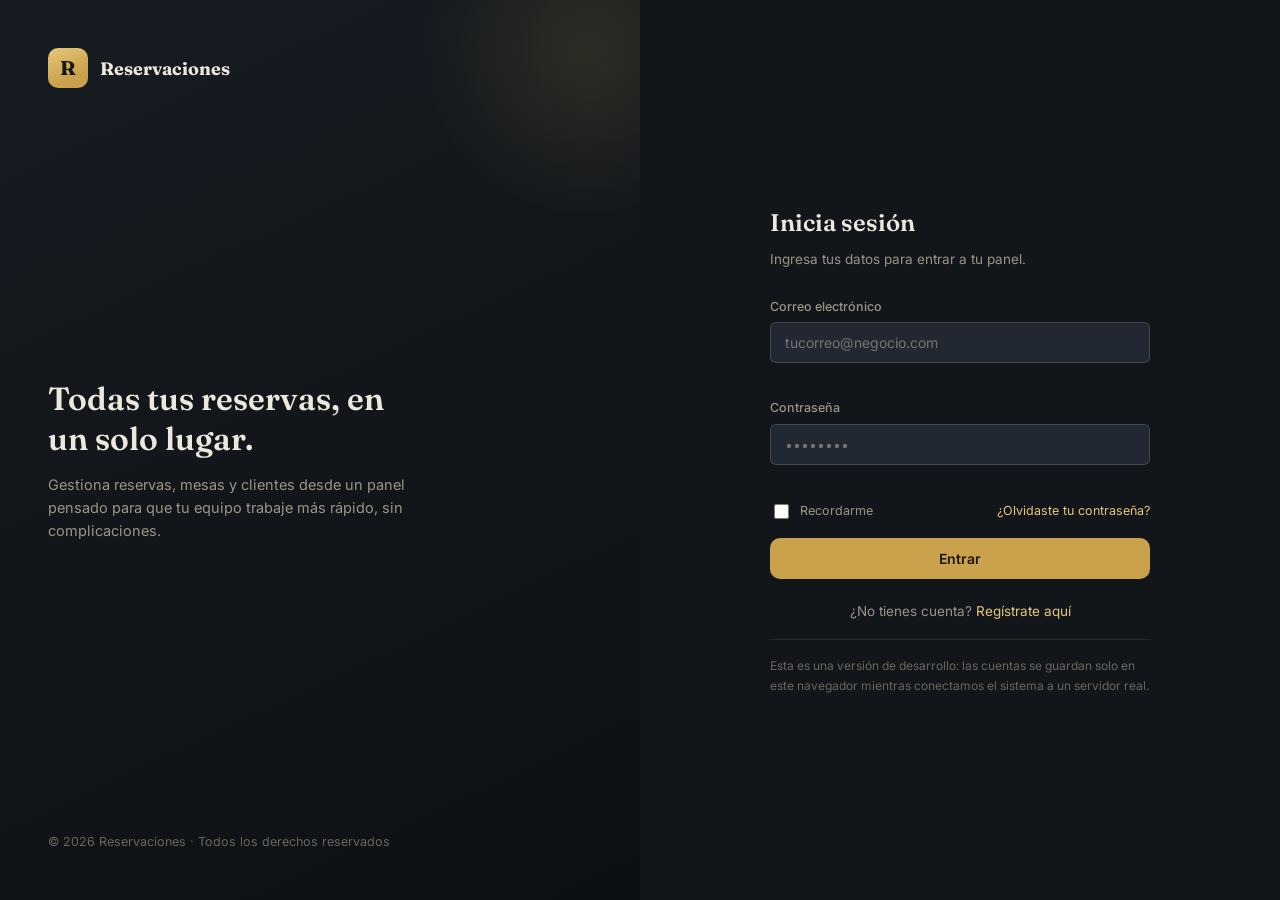
==== dashboard.html @ 466c9a40 "Proyecto inicial: login, registro, recuperar contraseña" ====
<!DOCTYPE html>
<html lang="es">
<head>
<meta charset="UTF-8">
<meta name="viewport" content="width=device-width, initial-scale=1.0">
<title>Panel · Reservaciones</title>
<link rel="icon" type="image/svg+xml" href="/favicon.svg">
<link rel="preconnect" href="https://fonts.googleapis.com">
<link rel="preconnect" href="https://fonts.gstatic.com" crossorigin>
<link href="https://fonts.googleapis.com/css2?family=Fraunces:opsz,wght@9..144,500;9..144,600;9..144,700&family=Inter:wght@400;500;600;700&display=swap" rel="stylesheet">
<link rel="stylesheet" href="/src/style.css">
</head>
<body>

<div class="placeholder-shell">
  <div>
    <h1 id="welcomeMsg">Bienvenido/a 👋</h1>
    <p>El dashboard real todavía no está aquí — este es solo un punto de prueba para confirmar que el login funciona y que la sesión te dejó pasar.</p>
    <button class="btn-primary" id="logoutBtn">Cerrar sesión</button>
  </div>
</div>

<script type="module" src="/src/dashboard.js"></script>
</body>
</html>
---- src/style.css ----
/* ============ TOKENS (mismo lenguaje visual del dashboard) ============ */
:root{
  --bg: #12161B;
  --bg-elevated: #1A2027;
  --bg-elevated-2: #212832;
  --border: rgba(237,232,221,0.09);
  --border-strong: rgba(237,232,221,0.16);

  --accent: #C9A24B;
  --accent-soft: #E4C778;
  --accent-wash: rgba(201,162,75,0.14);

  --text: #EDE8DD;
  --text-muted: #9C9585;
  --text-faint: #6B665C;

  --danger: #B8544A;
  --danger-wash: rgba(184,84,74,0.14);
  --success: #6E9B7C;
  --success-wash: rgba(110,155,124,0.14);

  --radius-sm: 6px;
  --radius-md: 10px;
  --radius-lg: 16px;

  --font-display: "Fraunces", Georgia, serif;
  --font-body: "Inter", -apple-system, sans-serif;
}

*{ box-sizing: border-box; }
html,body{ height:100%; margin:0; }
body{
  background: var(--bg);
  color: var(--text);
  font-family: var(--font-body);
  font-size: 15px;
  line-height: 1.5;
  -webkit-font-smoothing: antialiased;
}
h1,h2,h3{ font-family: var(--font-display); font-weight:600; margin:0; }
p{ margin:0; }
a{ color: var(--accent-soft); text-decoration: none; }
a:hover{ text-decoration: underline; }
button{ font-family: inherit; cursor:pointer; }
input{ font-family: inherit; }

:focus-visible{ outline: 2px solid var(--accent-soft); outline-offset: 2px; }

/* ============ LAYOUT DE AUTENTICACIÓN (panel dividido) ============ */
.auth-shell{
  min-height: 100vh;
  display:grid;
  grid-template-columns: 1fr 1fr;
}

.auth-brand{
  background: linear-gradient(155deg, #171C22, #0D1013);
  padding: 48px;
  display:flex;
  flex-direction:column;
  justify-content: space-between;
  position: relative;
  overflow:hidden;
}
.auth-brand::after{
  content:"";
  position:absolute; right:-120px; top:-120px;
  width:340px; height:340px; border-radius:50%;
  background: radial-gradient(circle, var(--accent-wash), transparent 70%);
}
.auth-brand-mark{
  display:flex; align-items:center; gap:12px;
}
.auth-brand-mark .mark{
  width:40px; height:40px; border-radius:10px;
  background: linear-gradient(155deg, var(--accent-soft), var(--accent) 70%);
  color:#1B160C; font-family: var(--font-display); font-weight:700; font-size:20px;
  display:flex; align-items:center; justify-content:center;
}
.auth-brand-mark strong{ font-family: var(--font-display); font-size:18px; }

.auth-brand-copy{ max-width: 380px; position:relative; }
.auth-brand-copy h1{ font-size: 32px; line-height:1.25; margin-bottom:14px; }
.auth-brand-copy p{ color: var(--text-muted); font-size:14.5px; line-height:1.6; }

.auth-brand-foot{ color: var(--text-faint); font-size:12.5px; position:relative; }

/* ============ PANEL DEL FORMULARIO ============ */
.auth-form-panel{
  display:flex; align-items:center; justify-content:center;
  padding: 40px 32px;
}
.auth-card{ width:100%; max-width: 380px; }
.auth-card-head{ margin-bottom: 28px; }
.auth-card-head h2{ font-size:24px; margin-bottom:8px; }
.auth-card-head p{ color: var(--text-muted); font-size:13.5px; }

.auth-form{ display:flex; flex-direction:column; gap:16px; }
.field{ display:flex; flex-direction:column; gap:6px; }
.field label{ font-size:12.5px; color: var(--text-muted); font-weight:500; }
.field input{
  background: var(--bg-elevated-2);
  border: 1px solid var(--border-strong);
  border-radius: var(--radius-sm);
  padding: 11px 14px;
  color: var(--text);
  font-size: 14px;
  outline:none;
  width: 100%;
  transition: border-color .15s ease;
}
.field input:focus{ border-color: var(--accent); }
.field input.invalid{ border-color: var(--danger); }
.field-error{ font-size:12px; color: var(--danger); min-height:14px; }

.field-row-between{ display:flex; align-items:center; justify-content:space-between; font-size:12.5px; }
.checkbox-row{ display:flex; align-items:center; gap:8px; color: var(--text-muted); }
.checkbox-row input{ width:15px; height:15px; accent-color: var(--accent); }

.btn-primary{
  background: var(--accent);
  color: #1B160C;
  border:none;
  padding: 12px 18px;
  border-radius: var(--radius-md);
  font-weight:600; font-size:14px;
  transition: background-color .15s ease, transform .1s ease, opacity .15s ease;
}
.btn-primary:hover{ background: var(--accent-soft); }
.btn-primary:active{ transform: scale(0.98); }
.btn-primary:disabled{ opacity:.6; cursor:not-allowed; transform:none; }

.auth-alt{ margin-top: 22px; text-align:center; font-size:13.5px; color: var(--text-muted); }

.banner{
  display:flex; align-items:center; gap:10px;
  padding: 11px 14px; border-radius: var(--radius-sm);
  font-size: 13px; margin-bottom: 18px;
}
.banner-error{ background: var(--danger-wash); color: #E4A79E; }
.banner-success{ background: var(--success-wash); color: #A9CBB4; }
.banner[hidden]{ display:none; }

.divider-hint{
  margin-top: 18px; padding-top:16px; border-top: 1px solid var(--border);
  font-size: 12px; color: var(--text-faint); line-height:1.6;
}

/* ============ PLACEHOLDER DEL DASHBOARD (temporal) ============ */
.placeholder-shell{
  min-height:100vh; display:flex; align-items:center; justify-content:center;
  text-align:center; padding: 40px;
}
.placeholder-shell h1{ font-size:26px; margin-bottom:10px; }
.placeholder-shell p{ color: var(--text-muted); margin-bottom:20px; }

/* ============ RESPONSIVE ============ */
@media (max-width: 860px){
  .auth-shell{ grid-template-columns: 1fr; }
  .auth-brand{ display:none; }
  .auth-form-panel{ padding: 60px 20px; }
}
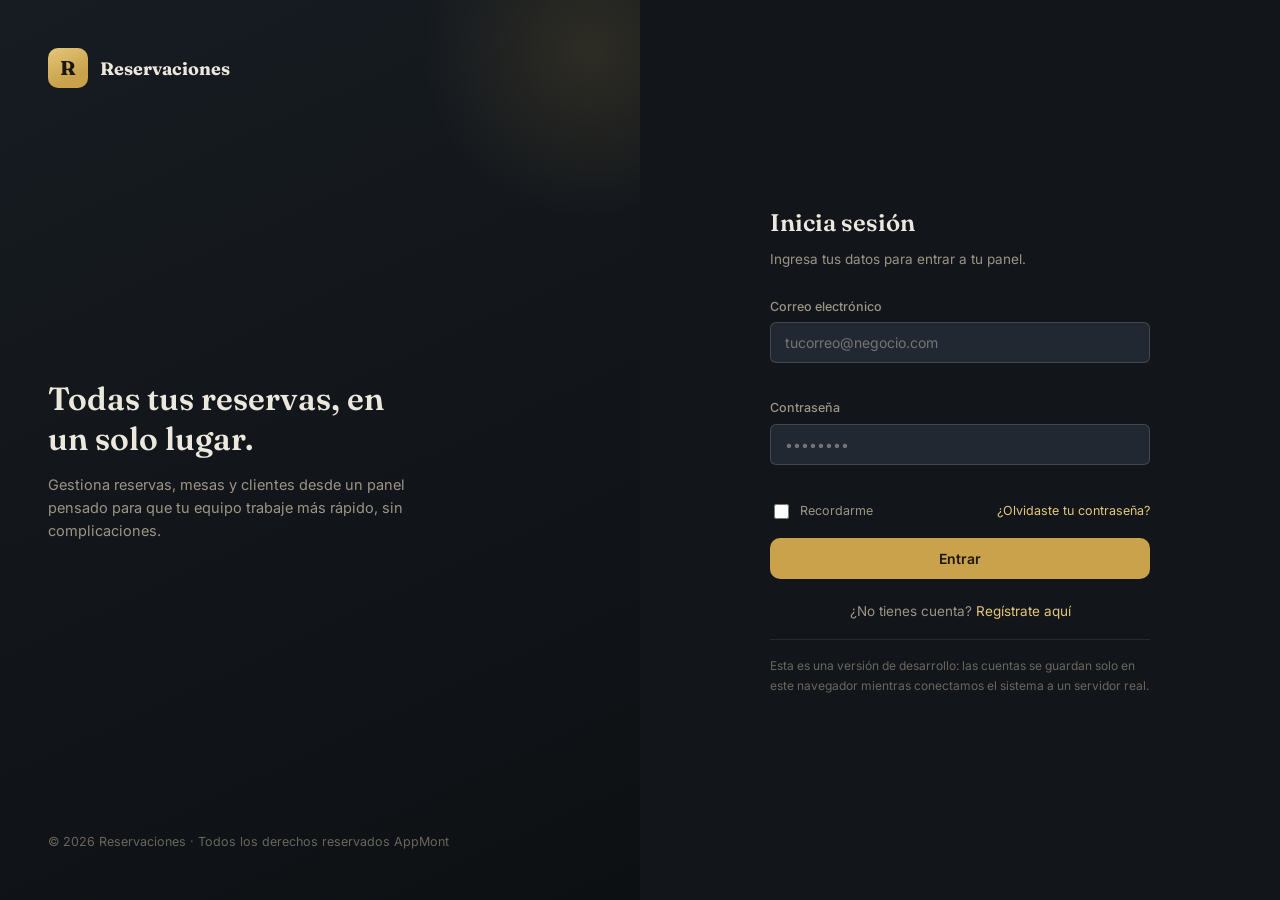
==== commit f17b49c1: "Pregunta" ====
--- a/dashboard.html
+++ b/dashboard.html
@@ -14,7 +14,7 @@
 
 <div class="placeholder-shell">
   <div>
-    <h1 id="welcomeMsg">Bienvenido/a 👋</h1>
+    <h1 id="welcomeMsg">Bienvenido/a ¿Como estas?</h1>
     <p>El dashboard real todavía no está aquí — este es solo un punto de prueba para confirmar que el login funciona y que la sesión te dejó pasar.</p>
     <button class="btn-primary" id="logoutBtn">Cerrar sesión</button>
   </div>
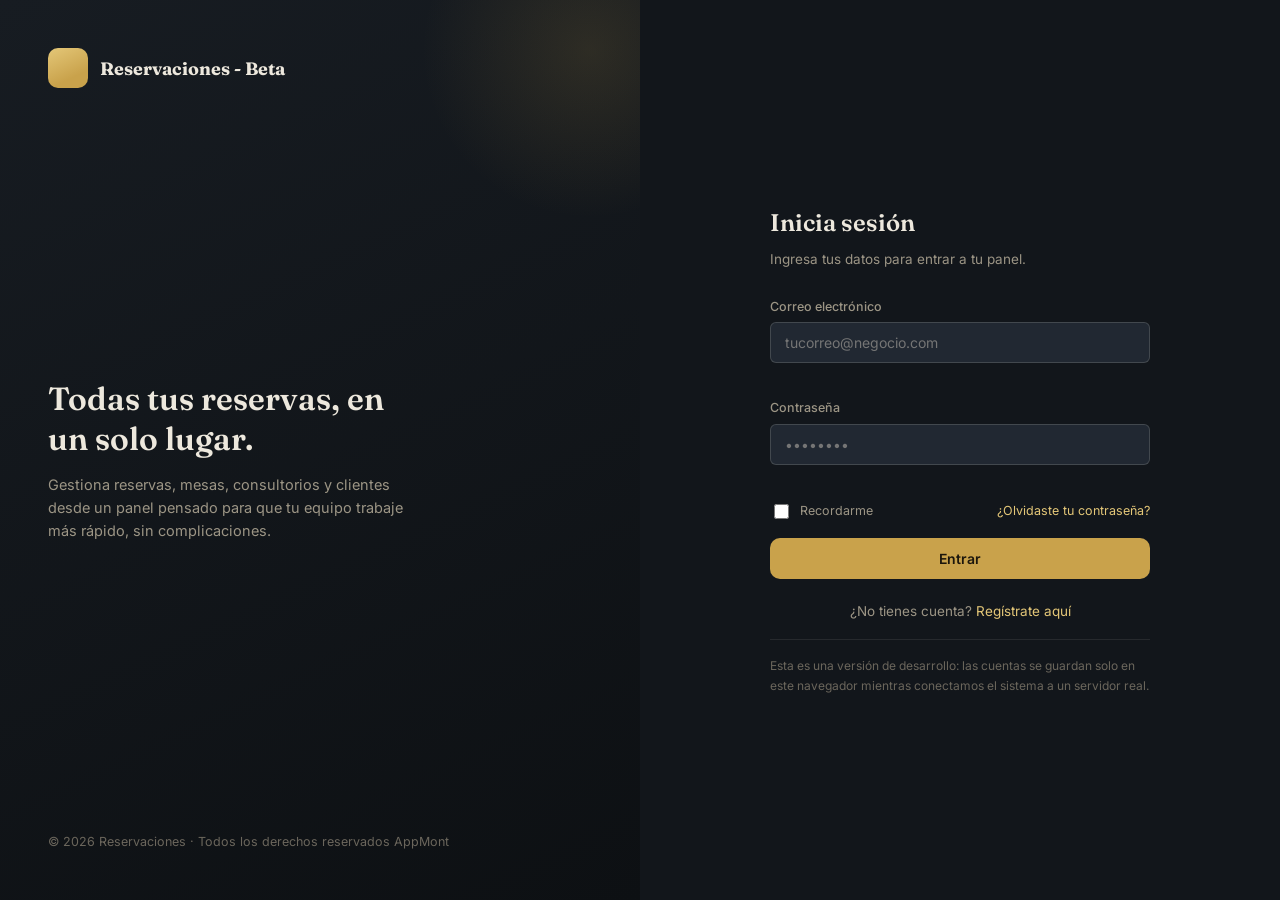
==== commit d004f985: "Version 1" ====
--- a/dashboard.html
+++ b/dashboard.html
@@ -8,18 +8,21 @@
 <link rel="preconnect" href="https://fonts.googleapis.com">
 <link rel="preconnect" href="https://fonts.gstatic.com" crossorigin>
 <link href="https://fonts.googleapis.com/css2?family=Fraunces:opsz,wght@9..144,500;9..144,600;9..144,700&family=Inter:wght@400;500;600;700&display=swap" rel="stylesheet">
-<link rel="stylesheet" href="/src/style.css">
+<link rel="stylesheet" href="src/style.css">
 </head>
 <body>
 
 <div class="placeholder-shell">
   <div>
-    <h1 id="welcomeMsg">Bienvenido/a ¿Como estas?</h1>
-    <p>El dashboard real todavía no está aquí — este es solo un punto de prueba para confirmar que el login funciona y que la sesión te dejó pasar.</p>
+    <h1 id="welcomeMsg">Bienvenido/a </h1>
+    <p>El dashboard777 real todavía no está aquí — este es solo un punto de prueba para confirmar que el login funciona y que la sesión te dejó pasar.</p>
     <button class="btn-primary" id="logoutBtn">Cerrar sesión</button>
   </div>
 </div>
 
-<script type="module" src="/src/dashboard.js"></script>
+<script type="module" src="src/dashboard.js"></script>
 </body>
 </html>
+<!-- Poner modales de bienvenida -->
+<!-- Personalizar tu pagina, con logo de tu empresa, colores y tipografía. -->
+<!-- con nombre de la empresa que lo usara -->
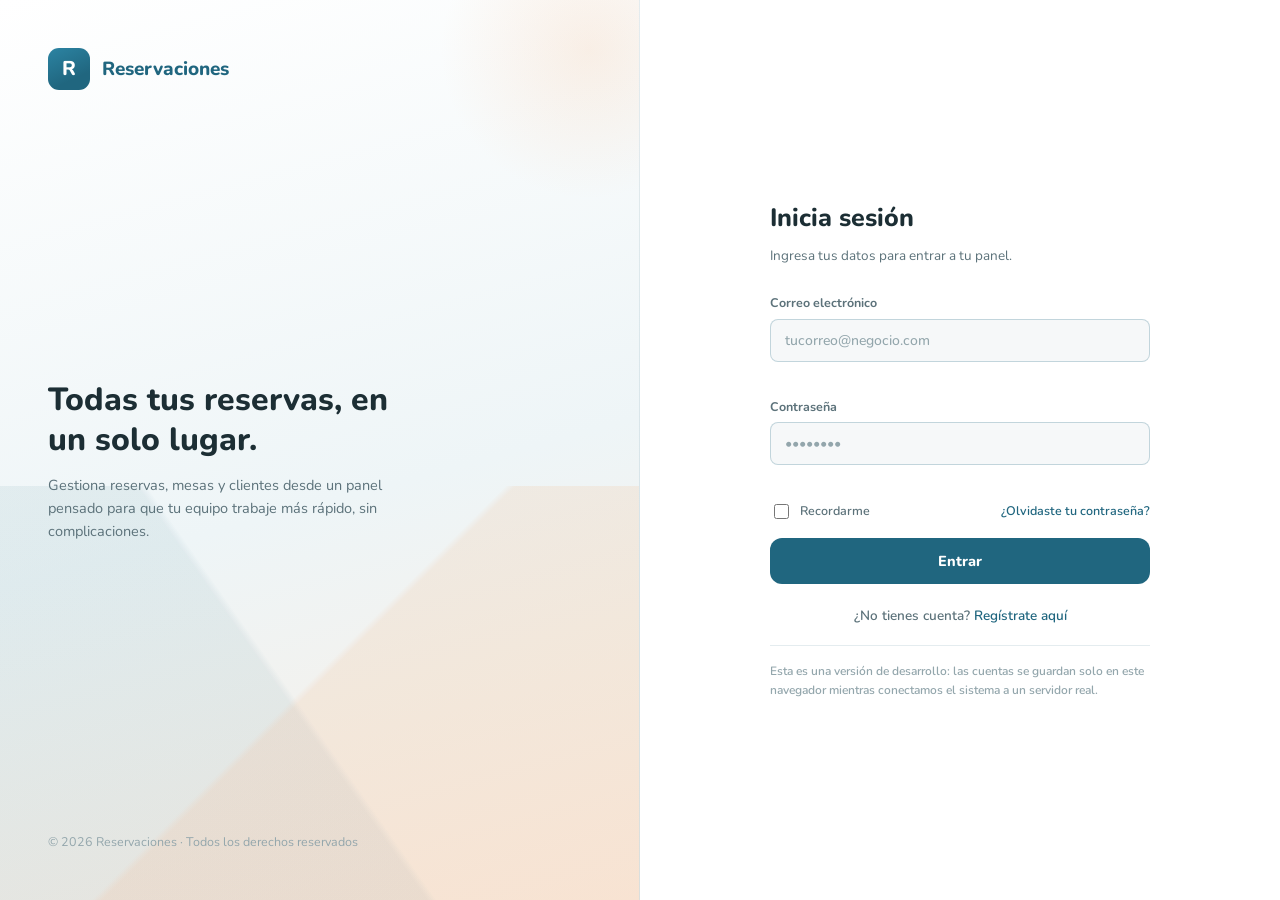
==== commit 6bbea3fd: "Cambio de colores y tipografia" ====
--- a/dashboard.html
+++ b/dashboard.html
@@ -4,18 +4,18 @@
 <meta charset="UTF-8">
 <meta name="viewport" content="width=device-width, initial-scale=1.0">
 <title>Panel · Reservaciones</title>
-<link rel="icon" type="image/svg+xml" href="/favicon.svg">
+<link rel="icon" type="image/svg+xml" href="favicon.svg">
 <link rel="preconnect" href="https://fonts.googleapis.com">
 <link rel="preconnect" href="https://fonts.gstatic.com" crossorigin>
-<link href="https://fonts.googleapis.com/css2?family=Fraunces:opsz,wght@9..144,500;9..144,600;9..144,700&family=Inter:wght@400;500;600;700&display=swap" rel="stylesheet">
+<link href="https://fonts.googleapis.com/css2?family=Nunito:wght@400;500;600;700;800&display=swap" rel="stylesheet">
 <link rel="stylesheet" href="src/style.css">
 </head>
 <body>
 
 <div class="placeholder-shell">
   <div>
-    <h1 id="welcomeMsg">Bienvenido/a </h1>
-    <p>El dashboard777 real todavía no está aquí — este es solo un punto de prueba para confirmar que el login funciona y que la sesión te dejó pasar.</p>
+    <h1 id="welcomeMsg">Bienvenido/a 👋</h1>
+    <p>El dashboard real todavía no está aquí — este es solo un punto de prueba para confirmar que el login funciona y que la sesión te dejó pasar.</p>
     <button class="btn-primary" id="logoutBtn">Cerrar sesión</button>
   </div>
 </div>
@@ -23,6 +23,3 @@
 <script type="module" src="src/dashboard.js"></script>
 </body>
 </html>
-<!-- Poner modales de bienvenida -->
-<!-- Personalizar tu pagina, con logo de tu empresa, colores y tipografía. -->
-<!-- con nombre de la empresa que lo usara -->
--- a/src/style.css
+++ b/src/style.css
@@ -1,30 +1,35 @@
-/* ============ TOKENS (mismo lenguaje visual del dashboard) ============ */
+/* ============ TOKENS — paleta de marca (extraída del logo) ============ */
 :root{
-  --bg: #12161B;
-  --bg-elevated: #1A2027;
-  --bg-elevated-2: #212832;
-  --border: rgba(237,232,221,0.09);
-  --border-strong: rgba(237,232,221,0.16);
+  --bg: #FFFFFF;
+  --bg-elevated: #F6F8F9;
+  --bg-elevated-2: #ECF1F3;
+  --border: rgba(32,102,127,0.12);
+  --border-strong: rgba(32,102,127,0.24);
 
-  --accent: #C9A24B;
-  --accent-soft: #E4C778;
-  --accent-wash: rgba(201,162,75,0.14);
+  /* Teal del logo: color primario — texto fuerte, botones, links */
+  --accent: #20667F;
+  --accent-soft: #2C84A3;
+  --accent-wash: rgba(32,102,127,0.08);
 
-  --text: #EDE8DD;
-  --text-muted: #9C9585;
-  --text-faint: #6B665C;
+  /* Naranja del logo: acento secundario — detalles, hover, decorativo */
+  --accent-2: #F6B480;
+  --accent-2-wash: rgba(246,180,128,0.18);
 
-  --danger: #B8544A;
-  --danger-wash: rgba(184,84,74,0.14);
-  --success: #6E9B7C;
-  --success-wash: rgba(110,155,124,0.14);
+  --text: #1C2E34;
+  --text-muted: #5C727A;
+  --text-faint: #93A6AC;
 
-  --radius-sm: 6px;
-  --radius-md: 10px;
-  --radius-lg: 16px;
+  --danger: #C1483D;
+  --danger-wash: #FBEAE8;
+  --success: #3F8F6E;
+  --success-wash: #E8F5EF;
 
-  --font-display: "Fraunces", Georgia, serif;
-  --font-body: "Inter", -apple-system, sans-serif;
+  --radius-sm: 8px;
+  --radius-md: 12px;
+  --radius-lg: 18px;
+
+  --font-display: "Nunito", -apple-system, sans-serif;
+  --font-body: "Nunito", -apple-system, sans-serif;
 }
 
 *{ box-sizing: border-box; }
@@ -37,14 +42,14 @@
   line-height: 1.5;
   -webkit-font-smoothing: antialiased;
 }
-h1,h2,h3{ font-family: var(--font-display); font-weight:600; margin:0; }
+h1,h2,h3{ font-family: var(--font-display); font-weight:800; margin:0; }
 p{ margin:0; }
-a{ color: var(--accent-soft); text-decoration: none; }
-a:hover{ text-decoration: underline; }
+a{ color: var(--accent); font-weight:600; text-decoration: none; }
+a:hover{ color: var(--accent-soft); text-decoration: underline; }
 button{ font-family: inherit; cursor:pointer; }
 input{ font-family: inherit; }
 
-:focus-visible{ outline: 2px solid var(--accent-soft); outline-offset: 2px; }
+:focus-visible{ outline: 2px solid var(--accent-2); outline-offset: 2px; }
 
 /* ============ LAYOUT DE AUTENTICACIÓN (panel dividido) ============ */
 .auth-shell{
@@ -54,96 +59,113 @@
 }
 
 .auth-brand{
-  background: linear-gradient(155deg, #171C22, #0D1013);
+  background: linear-gradient(165deg, #FFFFFF 0%, #EEF5F7 55%, #F8EDE3 100%);
   padding: 48px;
   display:flex;
   flex-direction:column;
   justify-content: space-between;
   position: relative;
   overflow:hidden;
+  border-right: 1px solid var(--border);
+}
+
+/* Silueta de montañas decorativa, en el espíritu del logo (teal + naranja cruzados) */
+.auth-brand::before{
+  content:"";
+  position:absolute; left:0; right:0; bottom:0; height:46%;
+  background:
+    linear-gradient(135deg, transparent 48%, var(--accent-2-wash) 49%, var(--accent-2-wash) 100%),
+    linear-gradient(55deg, var(--accent-wash) 0%, var(--accent-wash) 46%, transparent 47%);
+  opacity: .9;
 }
 .auth-brand::after{
   content:"";
-  position:absolute; right:-120px; top:-120px;
-  width:340px; height:340px; border-radius:50%;
-  background: radial-gradient(circle, var(--accent-wash), transparent 70%);
+  position:absolute; right:-100px; top:-100px;
+  width:300px; height:300px; border-radius:50%;
+  background: radial-gradient(circle, var(--accent-2-wash), transparent 70%);
 }
+
 .auth-brand-mark{
   display:flex; align-items:center; gap:12px;
+  position:relative; z-index:1;
 }
 .auth-brand-mark .mark{
-  width:40px; height:40px; border-radius:10px;
+  width:42px; height:42px; border-radius:11px;
   background: linear-gradient(155deg, var(--accent-soft), var(--accent) 70%);
-  color:#1B160C; font-family: var(--font-display); font-weight:700; font-size:20px;
+  color:#FFFFFF; font-family: var(--font-display); font-weight:800; font-size:20px;
   display:flex; align-items:center; justify-content:center;
 }
-.auth-brand-mark strong{ font-family: var(--font-display); font-size:18px; }
+.auth-brand-mark strong{ font-family: var(--font-display); font-size:19px; font-weight:800; color: var(--accent); }
 
-.auth-brand-copy{ max-width: 380px; position:relative; }
-.auth-brand-copy h1{ font-size: 32px; line-height:1.25; margin-bottom:14px; }
+.auth-brand-copy{ max-width: 380px; position:relative; z-index:1; }
+.auth-brand-copy h1{ font-size: 32px; line-height:1.25; margin-bottom:14px; color: var(--text); }
 .auth-brand-copy p{ color: var(--text-muted); font-size:14.5px; line-height:1.6; }
 
-.auth-brand-foot{ color: var(--text-faint); font-size:12.5px; position:relative; }
+.auth-brand-foot{ color: var(--text-faint); font-size:12.5px; position:relative; z-index:1; }
 
 /* ============ PANEL DEL FORMULARIO ============ */
 .auth-form-panel{
   display:flex; align-items:center; justify-content:center;
   padding: 40px 32px;
+  background: var(--bg);
 }
 .auth-card{ width:100%; max-width: 380px; }
 .auth-card-head{ margin-bottom: 28px; }
-.auth-card-head h2{ font-size:24px; margin-bottom:8px; }
+.auth-card-head h2{ font-size:25px; margin-bottom:8px; color: var(--text); }
 .auth-card-head p{ color: var(--text-muted); font-size:13.5px; }
 
 .auth-form{ display:flex; flex-direction:column; gap:16px; }
 .field{ display:flex; flex-direction:column; gap:6px; }
-.field label{ font-size:12.5px; color: var(--text-muted); font-weight:500; }
+.field label{ font-size:12.5px; color: var(--text-muted); font-weight:700; }
 .field input{
-  background: var(--bg-elevated-2);
-  border: 1px solid var(--border-strong);
+  background: var(--bg-elevated);
+  border: 1.5px solid var(--border-strong);
   border-radius: var(--radius-sm);
   padding: 11px 14px;
   color: var(--text);
   font-size: 14px;
+  font-weight:600;
   outline:none;
   width: 100%;
-  transition: border-color .15s ease;
+  transition: border-color .15s ease, background-color .15s ease;
 }
-.field input:focus{ border-color: var(--accent); }
+.field input::placeholder{ color: var(--text-faint); font-weight:500; }
+.field input:focus{ border-color: var(--accent); background: var(--bg); }
 .field input.invalid{ border-color: var(--danger); }
-.field-error{ font-size:12px; color: var(--danger); min-height:14px; }
+.field-error{ font-size:12px; color: var(--danger); min-height:14px; font-weight:600; }
 
 .field-row-between{ display:flex; align-items:center; justify-content:space-between; font-size:12.5px; }
-.checkbox-row{ display:flex; align-items:center; gap:8px; color: var(--text-muted); }
+.checkbox-row{ display:flex; align-items:center; gap:8px; color: var(--text-muted); font-weight:600; }
 .checkbox-row input{ width:15px; height:15px; accent-color: var(--accent); }
 
 .btn-primary{
   background: var(--accent);
-  color: #1B160C;
+  color: #FFFFFF;
   border:none;
-  padding: 12px 18px;
+  padding: 13px 18px;
   border-radius: var(--radius-md);
-  font-weight:600; font-size:14px;
+  font-weight:800; font-size:14.5px;
   transition: background-color .15s ease, transform .1s ease, opacity .15s ease;
 }
 .btn-primary:hover{ background: var(--accent-soft); }
 .btn-primary:active{ transform: scale(0.98); }
 .btn-primary:disabled{ opacity:.6; cursor:not-allowed; transform:none; }
 
-.auth-alt{ margin-top: 22px; text-align:center; font-size:13.5px; color: var(--text-muted); }
+.auth-alt{ margin-top: 22px; text-align:center; font-size:13.5px; color: var(--text-muted); font-weight:600; }
 
 .banner{
   display:flex; align-items:center; gap:10px;
   padding: 11px 14px; border-radius: var(--radius-sm);
-  font-size: 13px; margin-bottom: 18px;
+  font-size: 13px; font-weight:700; margin-bottom: 18px;
+  border: 1px solid transparent;
 }
-.banner-error{ background: var(--danger-wash); color: #E4A79E; }
-.banner-success{ background: var(--success-wash); color: #A9CBB4; }
+.banner-error{ background: var(--danger-wash); color: var(--danger); border-color: rgba(193,72,61,0.18); }
+.banner-success{ background: var(--success-wash); color: var(--success); border-color: rgba(63,143,110,0.18); }
 .banner[hidden]{ display:none; }
 
 .divider-hint{
   margin-top: 18px; padding-top:16px; border-top: 1px solid var(--border);
-  font-size: 12px; color: var(--text-faint); line-height:1.6;
+  font-size: 12px; color: var(--text-faint); line-height:1.6; font-weight:600;
 }
 
 /* ============ PLACEHOLDER DEL DASHBOARD (temporal) ============ */
@@ -151,8 +173,8 @@
   min-height:100vh; display:flex; align-items:center; justify-content:center;
   text-align:center; padding: 40px;
 }
-.placeholder-shell h1{ font-size:26px; margin-bottom:10px; }
-.placeholder-shell p{ color: var(--text-muted); margin-bottom:20px; }
+.placeholder-shell h1{ font-size:27px; margin-bottom:10px; color: var(--text); }
+.placeholder-shell p{ color: var(--text-muted); margin-bottom:20px; max-width:420px; }
 
 /* ============ RESPONSIVE ============ */
 @media (max-width: 860px){
